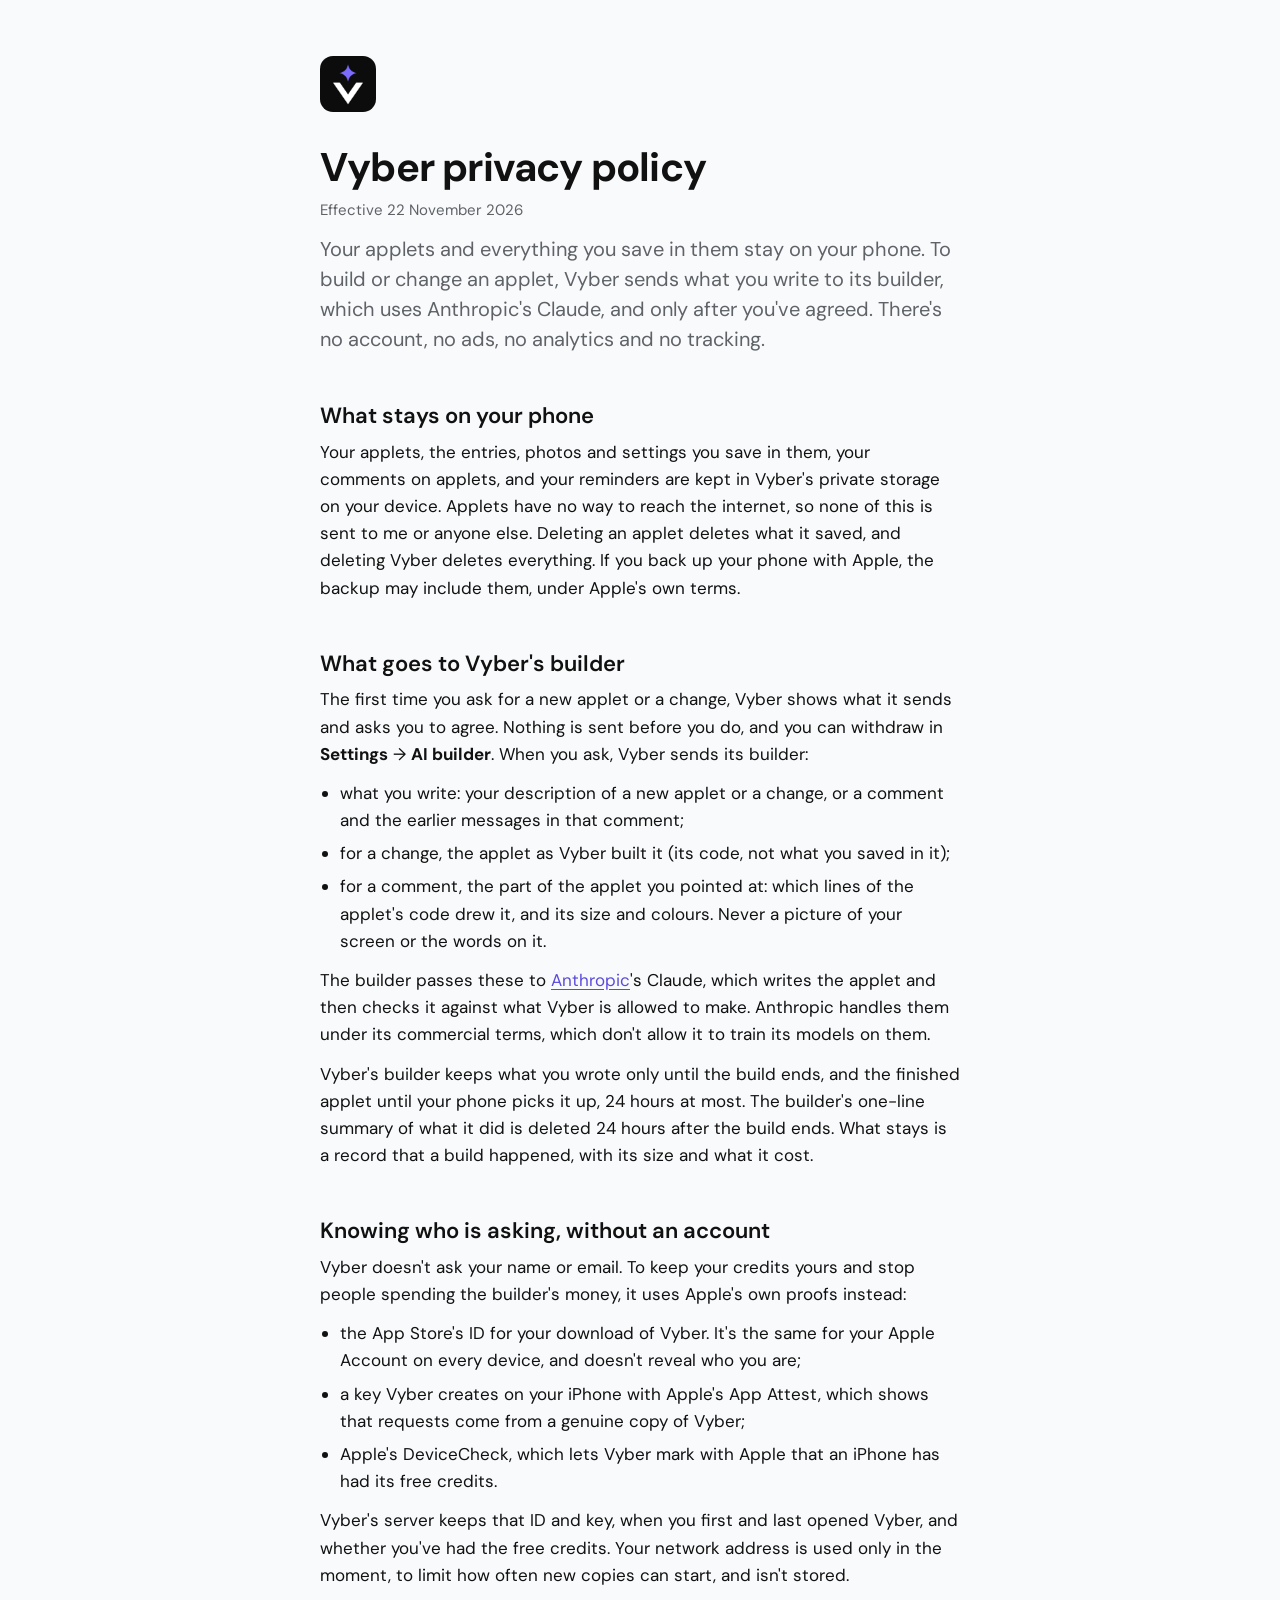
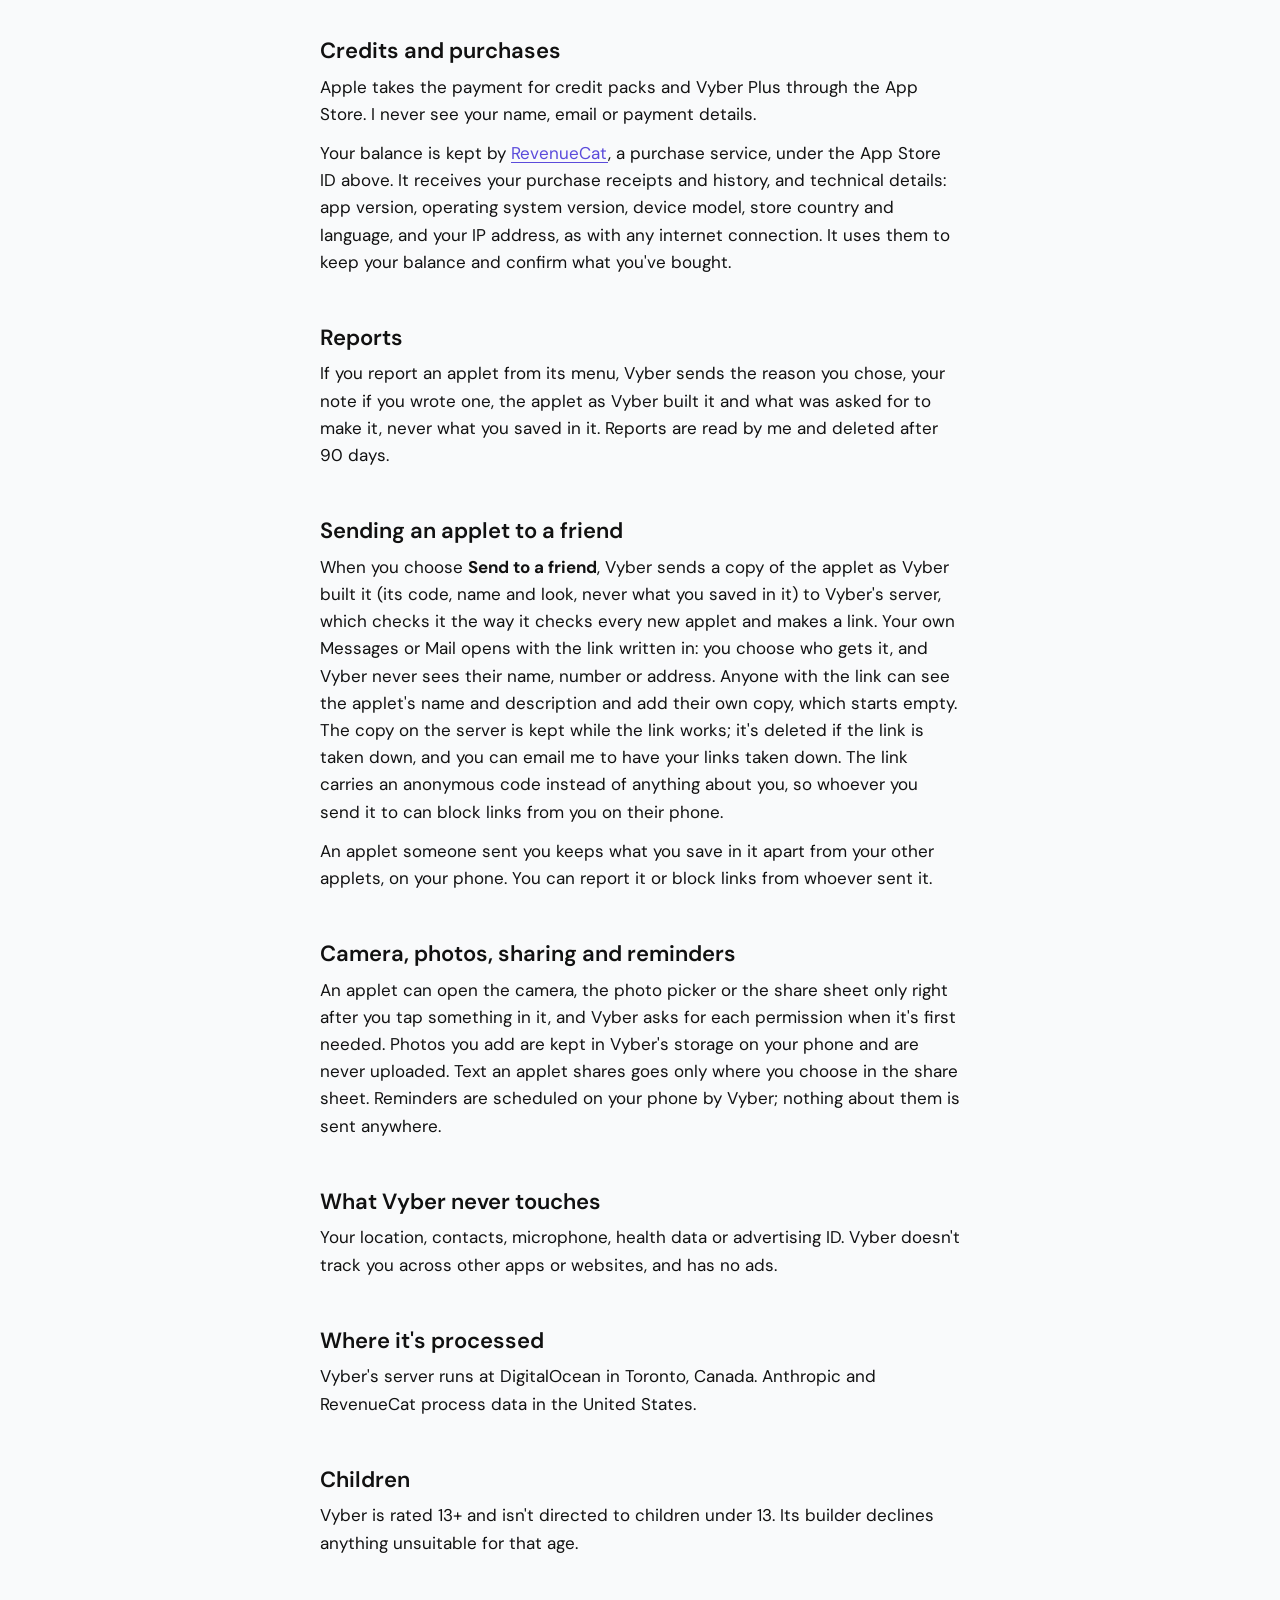
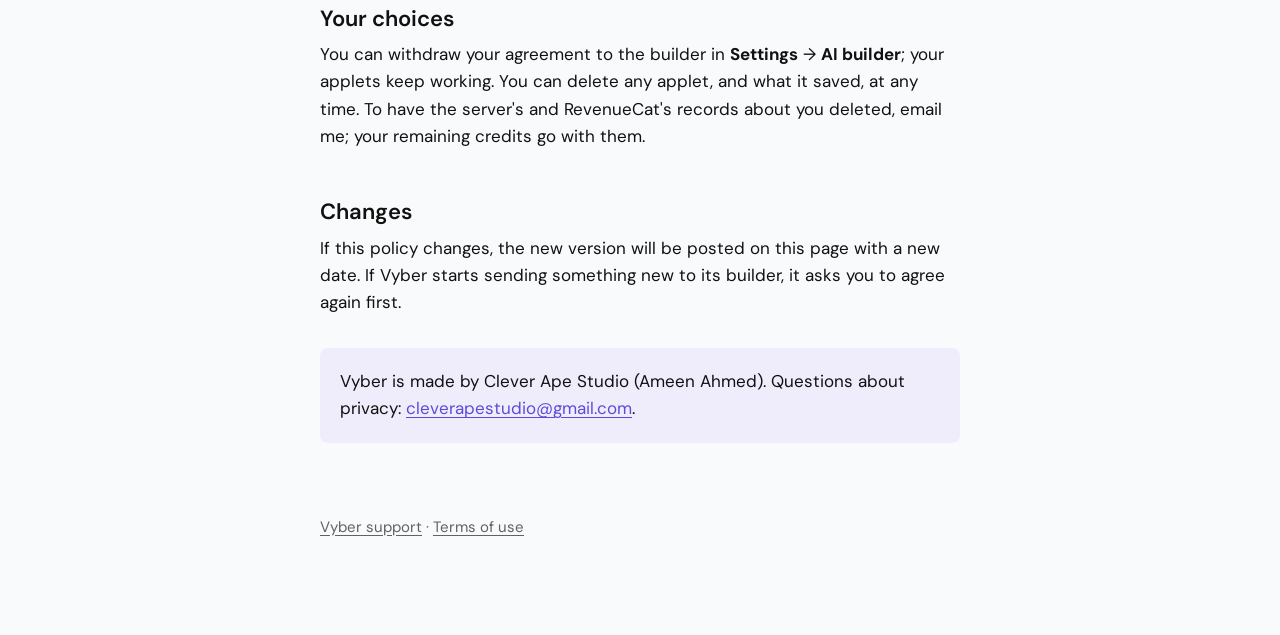
==== vyber/privacy.html @ 87fbf44b "Add Vyber pages" ====
<!doctype html>
<html lang="en">
<head>
  <meta charset="utf-8">
  <meta name="viewport" content="width=device-width, initial-scale=1">
  <title>Vyber privacy policy</title>
  <meta name="description" content="Vyber keeps your applets and everything you save in them on your phone. It sends what you write to its AI builder only after you agree, and keeps it only until the build ends.">
  <link rel="icon" href="icon.png">
  <link rel="stylesheet" href="../style.css">
  <style>
    :root { --accent: #5b4bdb; --tint: #efedfb; }
    @media (prefers-color-scheme: dark) { :root { --accent: #9a8fff; --tint: #17152b; } }
  </style>
</head>
<body>
<main>
  <a class="app" href="./"><img src="icon.png" alt="Vyber support"></a>

  <h1>Vyber privacy policy</h1>
  <p class="meta">Effective 22 November 2026</p>

  <p class="lead">Your applets and everything you save in them stay on your phone. To build or change
    an applet, Vyber sends what you write to its builder, which uses Anthropic's Claude, and only
    after you've agreed. There's no account, no ads, no analytics and no tracking.</p>

  <h2>What stays on your phone</h2>
  <p>Your applets, the entries, photos and settings you save in them, your comments on applets, and
    your reminders are kept in Vyber's private storage on your device. Applets have no way to reach
    the internet, so none of this is sent to me or anyone else. Deleting an applet deletes what it
    saved, and deleting Vyber deletes everything. If you back up your phone with Apple, the backup
    may include them, under Apple's own terms.</p>

  <h2>What goes to Vyber's builder</h2>
  <p>The first time you ask for a new applet or a change, Vyber shows what it sends and asks you to
    agree. Nothing is sent before you do, and you can withdraw in <b>Settings</b> → <b>AI
    builder</b>. When you ask, Vyber sends its builder:</p>
  <ul>
    <li>what you write: your description of a new applet or a change, or a comment and the earlier
      messages in that comment;</li>
    <li>for a change, the applet as Vyber built it (its code, not what you saved in it);</li>
    <li>for a comment, the part of the applet you pointed at: which lines of the applet's code drew
      it, and its size and colours. Never a picture of your screen or the words on it.</li>
  </ul>
  <p>The builder passes these to <a href="https://www.anthropic.com/legal/privacy">Anthropic</a>'s
    Claude, which writes the applet and then checks it against what Vyber is allowed to make.
    Anthropic handles them under its commercial terms, which don't allow it to train its models on
    them.</p>
  <p>Vyber's builder keeps what you wrote only until the build ends, and the finished applet until
    your phone picks it up, 24 hours at most. The builder's one-line summary of what it did is
    deleted 24 hours after the build ends. What stays is a record that a build happened, with its
    size and what it cost.</p>

  <h2>Knowing who is asking, without an account</h2>
  <p>Vyber doesn't ask your name or email. To keep your credits yours and stop people spending the
    builder's money, it uses Apple's own proofs instead:</p>
  <ul>
    <li>the App Store's ID for your download of Vyber. It's the same for your Apple Account on every
      device, and doesn't reveal who you are;</li>
    <li>a key Vyber creates on your iPhone with Apple's App Attest, which shows that requests come
      from a genuine copy of Vyber;</li>
    <li>Apple's DeviceCheck, which lets Vyber mark with Apple that an iPhone has had its free
      credits.</li>
  </ul>
  <p>Vyber's server keeps that ID and key, when you first and last opened Vyber, and whether you've
    had the free credits. Your network address is used only in the moment, to limit how often new
    copies can start, and isn't stored.</p>

  <h2>Credits and purchases</h2>
  <p>Apple takes the payment for credit packs and Vyber Plus through the App Store. I never see your name, email
    or payment details.</p>
  <p>Your balance is kept by <a href="https://www.revenuecat.com/privacy/">RevenueCat</a>, a
    purchase service, under the App Store ID above. It receives your purchase receipts and history,
    and technical details: app version, operating system version, device model, store country and
    language, and your IP address, as with any internet connection. It uses them to keep your
    balance and confirm what you've bought.</p>

  <h2>Reports</h2>
  <p>If you report an applet from its menu, Vyber sends the reason you chose, your note if you wrote
    one, the applet as Vyber built it and what was asked for to make it, never what you saved in
    it. Reports are read by me and deleted after 90 days.</p>

  <h2>Sending an applet to a friend</h2>
  <p>When you choose <b>Send to a friend</b>, Vyber sends a copy of the applet as Vyber built it (its
    code, name and look, never what you saved in it) to Vyber's server, which checks it the way it
    checks every new applet and makes a link. Your own Messages or Mail opens with the link written in:
    you choose who gets it, and Vyber never sees their name, number or address. Anyone with the link
    can see the applet's name and description and add their own copy, which starts empty. The copy
    on the server is kept while the link works; it's deleted if the link is taken down, and you can
    email me to have your links taken down. The link carries an anonymous code instead of anything
    about you, so whoever you send it to can block links from you on their phone.</p>
  <p>An applet someone sent you keeps what you save in it apart from your other applets, on your
    phone. You can report it or block links from whoever sent it.</p>

  <h2>Camera, photos, sharing and reminders</h2>
  <p>An applet can open the camera, the photo picker or the share sheet only right after you tap
    something in it, and Vyber asks for each permission when it's first needed. Photos you add are
    kept in Vyber's storage on your phone and are never uploaded. Text an applet shares goes only
    where you choose in the share sheet. Reminders are scheduled on your phone by Vyber; nothing about
    them is sent anywhere.</p>

  <h2>What Vyber never touches</h2>
  <p>Your location, contacts, microphone, health data or advertising ID. Vyber doesn't track you
    across other apps or websites, and has no ads.</p>

  <h2>Where it's processed</h2>
  <p>Vyber's server runs at DigitalOcean in Toronto, Canada. Anthropic and RevenueCat process data
    in the United States.</p>

  <h2>Children</h2>
  <p>Vyber is rated 13+ and isn't directed to children under 13. Its builder declines anything
    unsuitable for that age.</p>

  <h2>Your choices</h2>
  <p>You can withdraw your agreement to the builder in <b>Settings</b> → <b>AI builder</b>; your
    applets keep working. You can delete any applet, and what it saved, at any time. To have the
    server's and RevenueCat's records about you deleted, email me; your remaining credits go with
    them.</p>

  <h2>Changes</h2>
  <p>If this policy changes, the new version will be posted on this page with a new date. If Vyber
    starts sending something new to its builder, it asks you to agree again first.</p>

  <div class="contact">
    <p>Vyber is made by Clever Ape Studio (Ameen Ahmed). Questions about privacy:
      <a href="mailto:cleverapestudio@gmail.com">cleverapestudio@gmail.com</a>.</p>
  </div>

  <footer>
    <a href="./">Vyber support</a> ·
    <a href="https://www.apple.com/legal/internet-services/itunes/dev/stdeula/">Terms of use</a>
  </footer>
</main>
</body>
</html>
---- style.css ----
/* Shared by every app's support and privacy pages. Each page sets --accent for its app. */
@font-face {
  font-family: 'DM Sans';
  src: url('fonts/DMSans_400Regular.ttf') format('truetype');
  font-weight: 400;
  font-display: swap;
}
@font-face {
  font-family: 'DM Sans';
  src: url('fonts/DMSans_600SemiBold.ttf') format('truetype');
  font-weight: 600;
  font-display: swap;
}
@font-face {
  font-family: 'DM Sans';
  src: url('fonts/DMSans_700Bold.ttf') format('truetype');
  font-weight: 700;
  font-display: swap;
}

:root {
  --ground: #f9fafb;
  --text: #111111;
  --muted: #5f6368;
  --accent: #1d1f20;
  --tint: #f3f4f5;
  color-scheme: light dark;
}

@media (prefers-color-scheme: dark) {
  :root {
    --ground: #000000;
    --text: #ffffff;
    --muted: #b4b4b4;
    --accent: #ffffff;
    --tint: #1a1a1a;
  }
}

* {
  box-sizing: border-box;
}

body {
  margin: 0;
  background: var(--ground);
  color: var(--text);
  font: 400 17px/1.6 'DM Sans', system-ui, sans-serif;
  -webkit-text-size-adjust: 100%;
}

main {
  max-width: 680px;
  margin: 0 auto;
  padding: 56px 20px 96px;
}

h1 {
  margin: 0 0 8px;
  font-size: 40px;
  line-height: 1.15;
  font-weight: 700;
  letter-spacing: -0.02em;
}

h2 {
  margin: 48px 0 8px;
  font-size: 22px;
  line-height: 1.3;
  font-weight: 600;
}

h3 {
  margin: 28px 0 4px;
  font-size: 17px;
  font-weight: 600;
}

p,
ul {
  margin: 0 0 12px;
}

ul {
  padding-left: 20px;
}

li + li {
  margin-top: 6px;
}

a {
  color: var(--accent);
  text-underline-offset: 3px;
}

.lead {
  font-size: 20px;
  line-height: 1.5;
  color: var(--muted);
}

.app {
  display: flex;
  align-items: center;
  gap: 16px;
  margin-bottom: 32px;
  color: var(--text);
  text-decoration: none;
  font-weight: 600;
}

.app img {
  width: 56px;
  height: 56px;
  border-radius: 13px;
}

.contact {
  margin: 32px 0 0;
  padding: 20px;
  background: var(--tint);
  border-radius: 8px;
}

.contact p:last-child {
  margin-bottom: 0;
}

.meta {
  color: var(--muted);
  font-size: 15px;
}

footer {
  margin-top: 72px;
  color: var(--muted);
  font-size: 15px;
}

footer a {
  color: var(--muted);
}
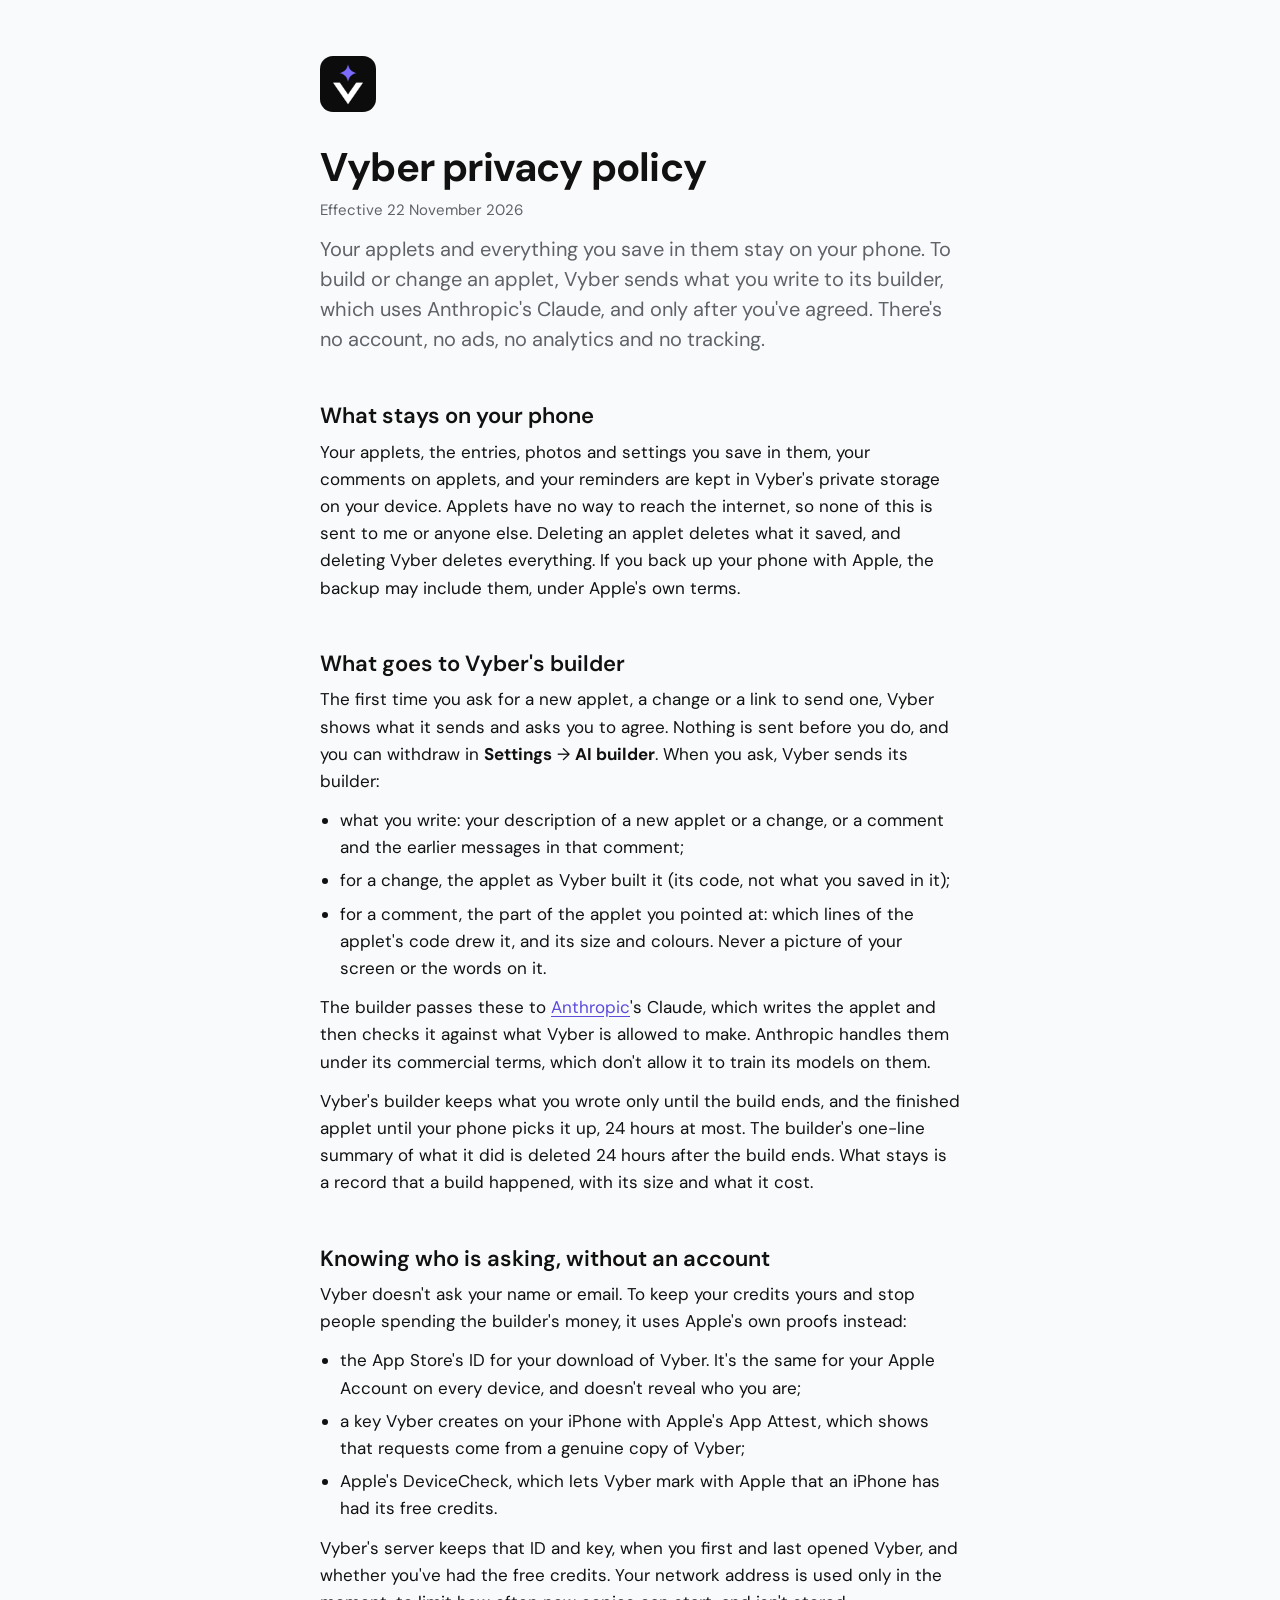
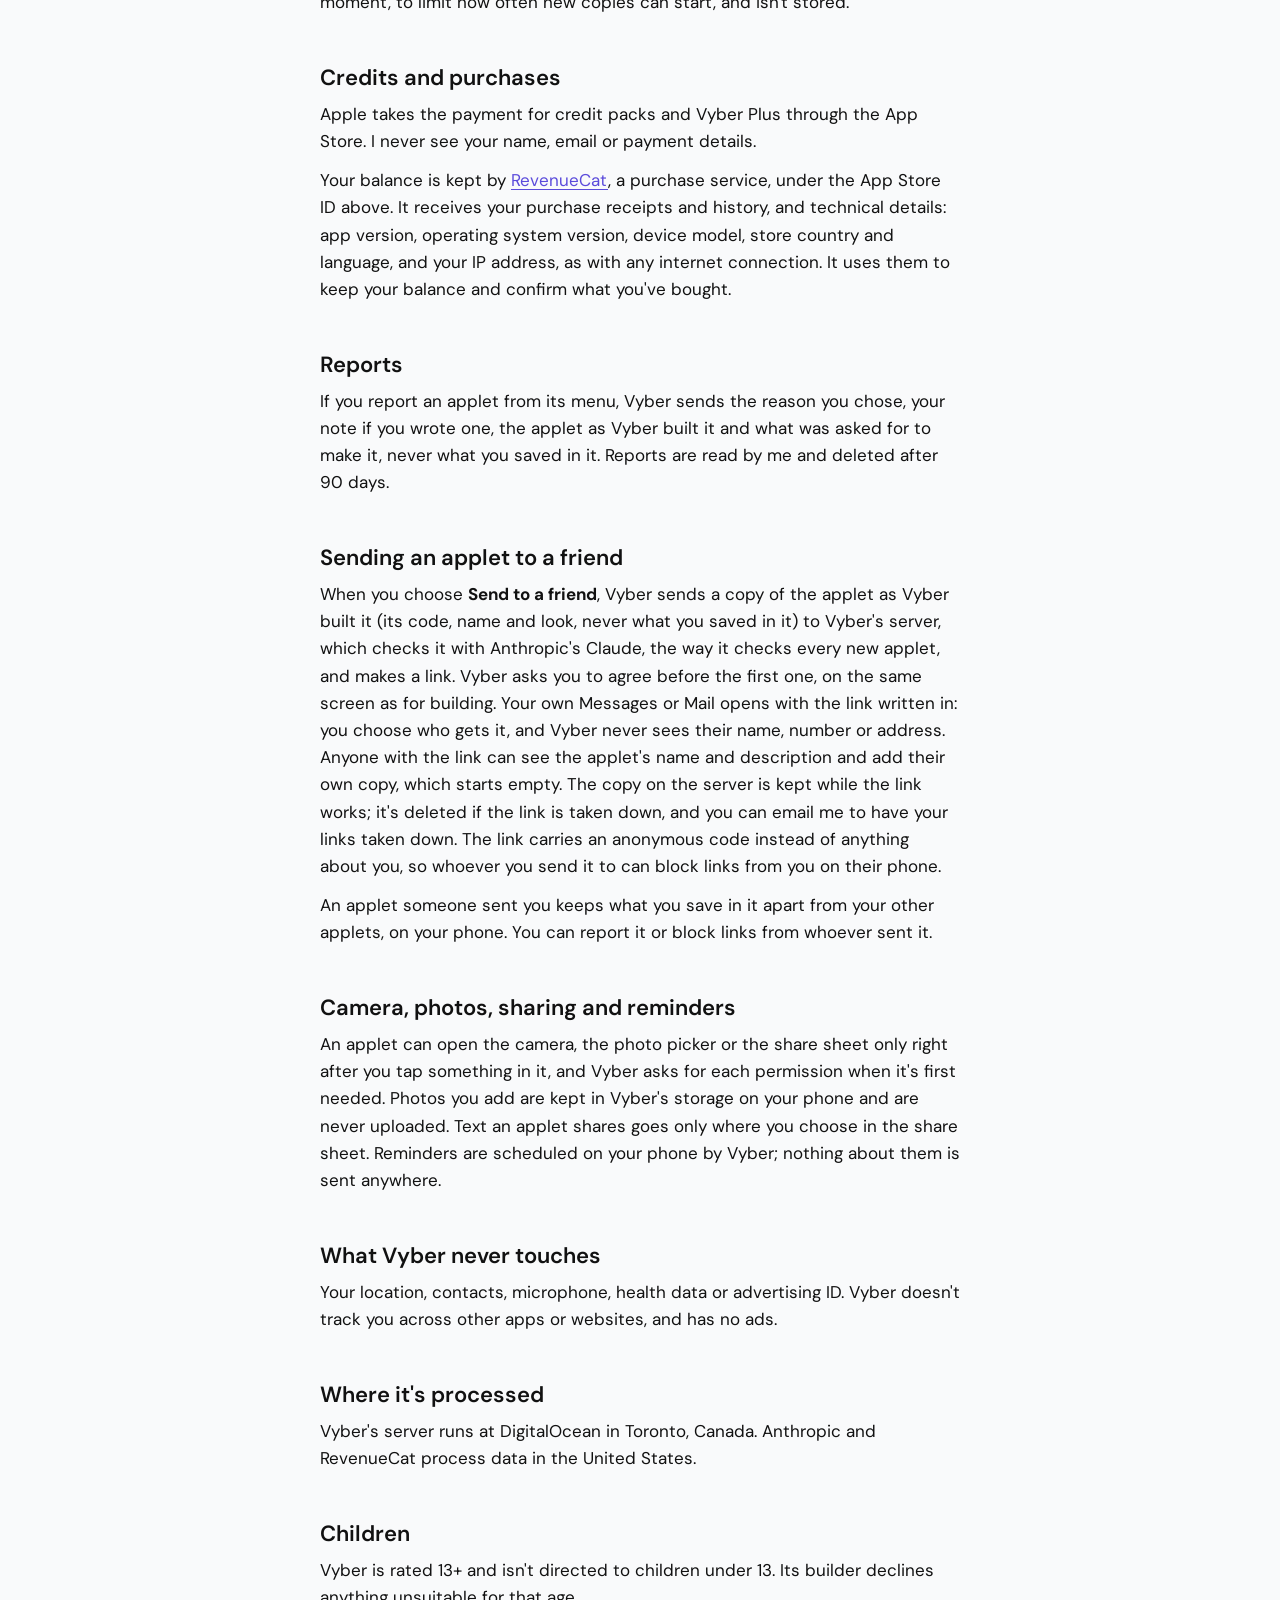
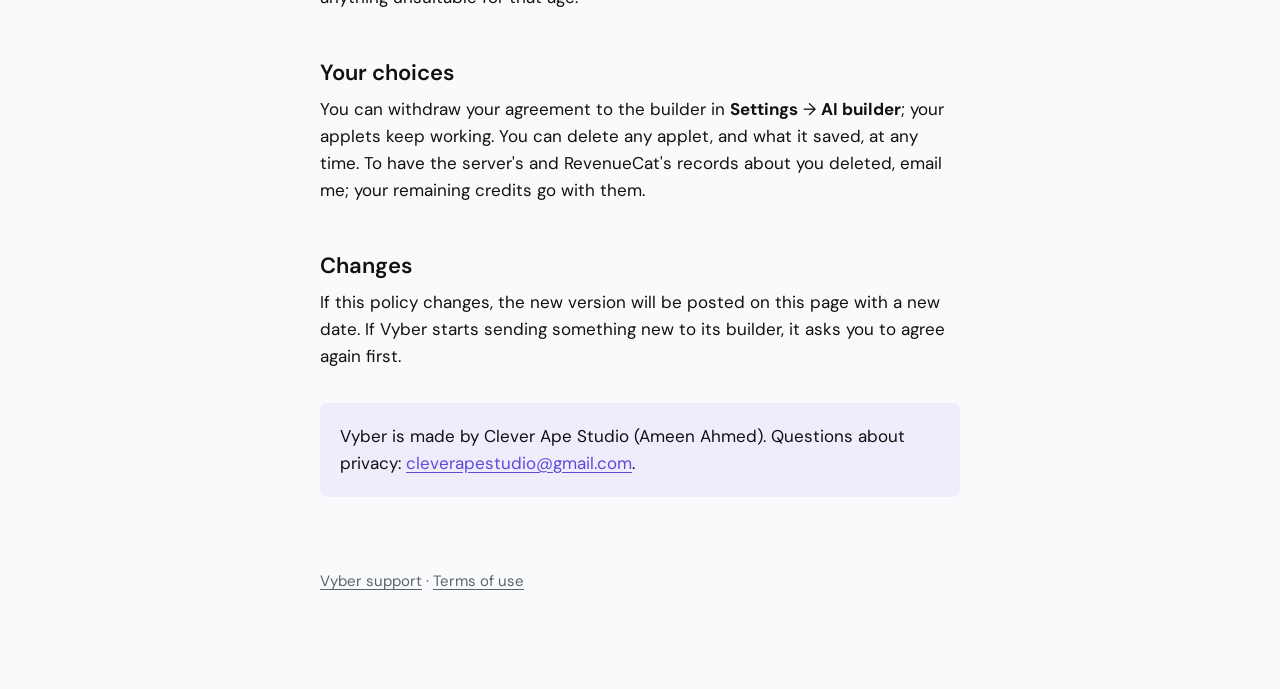
==== commit a209db38: "Vyber privacy: links to send an applet are checked by Claude" ====
--- a/vyber/privacy.html
+++ b/vyber/privacy.html
@@ -31,8 +31,8 @@
     may include them, under Apple's own terms.</p>
 
   <h2>What goes to Vyber's builder</h2>
-  <p>The first time you ask for a new applet or a change, Vyber shows what it sends and asks you to
-    agree. Nothing is sent before you do, and you can withdraw in <b>Settings</b> → <b>AI
+  <p>The first time you ask for a new applet, a change or a link to send one, Vyber shows what it
+    sends and asks you to agree. Nothing is sent before you do, and you can withdraw in <b>Settings</b> → <b>AI
     builder</b>. When you ask, Vyber sends its builder:</p>
   <ul>
     <li>what you write: your description of a new applet or a change, or a comment and the earlier
@@ -81,8 +81,9 @@
 
   <h2>Sending an applet to a friend</h2>
   <p>When you choose <b>Send to a friend</b>, Vyber sends a copy of the applet as Vyber built it (its
-    code, name and look, never what you saved in it) to Vyber's server, which checks it the way it
-    checks every new applet and makes a link. Your own Messages or Mail opens with the link written in:
+    code, name and look, never what you saved in it) to Vyber's server, which checks it with Anthropic's
+    Claude, the way it checks every new applet, and makes a link. Vyber asks you to agree before the
+    first one, on the same screen as for building. Your own Messages or Mail opens with the link written in:
     you choose who gets it, and Vyber never sees their name, number or address. Anyone with the link
     can see the applet's name and description and add their own copy, which starts empty. The copy
     on the server is kept while the link works; it's deleted if the link is taken down, and you can
